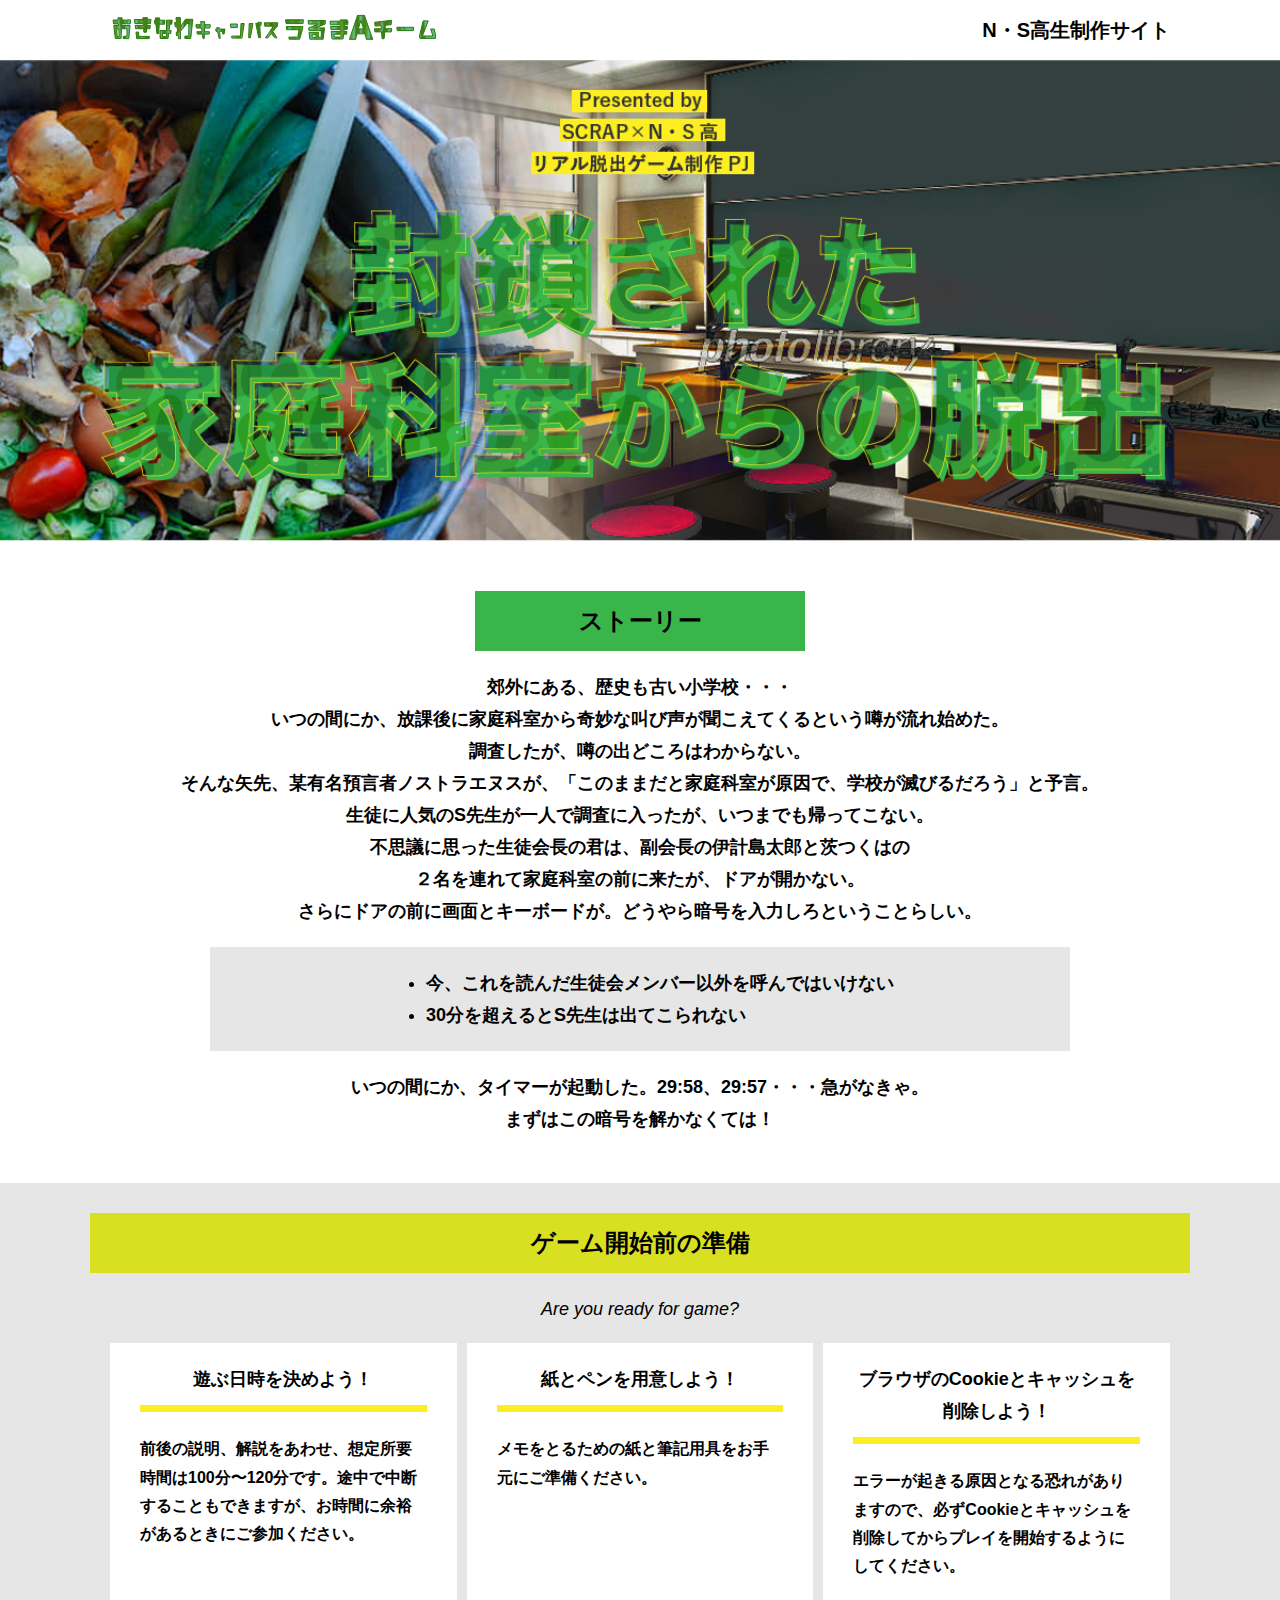
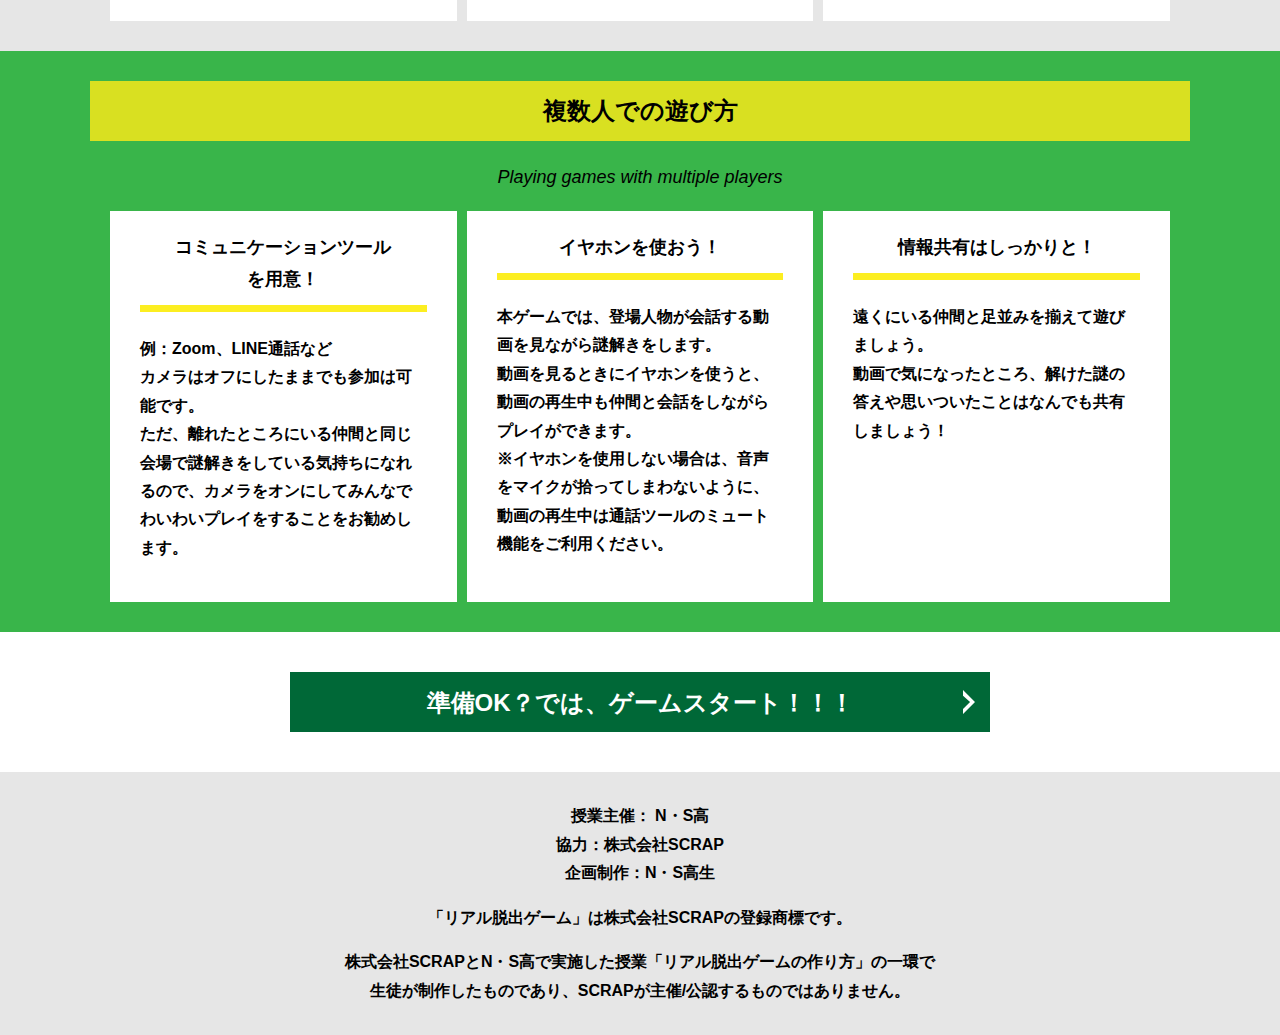
==== index.html @ 99082b04 "Add files via upload" ====
<!DOCTYPE html>
<html lang="ja">
<head>
  <meta charset="UTF-8">
  <meta http-equiv="X-UA-Compatible" content="IE=edge">
  <meta name="viewport" content="width=device-width, initial-scale=1.0">
  <title>封鎖された家庭科室からの脱出 │ Project N</title>
  <link rel="stylesheet" href="assets/css/normalize.css">
  <link rel="stylesheet" href="assets/css/style.css">
</head>
<body>
  <svg width="0" height="0" class="hidden">
    <symbol xmlns="http://www.w3.org/2000/svg" viewBox="0 0 12.47 24.94" id="arrow" class="arrow_svg">
      <title>arrow</title>
      <polygon points="0 24.94 0 19.66 7.35 12.47 0 5.92 0 0 12.47 12.47 0 24.94"/>
    </symbol>
  </svg>
  <header class="header">
    <div class="container">
      <div class="header__logo"><img src="assets/images/logo.svg" alt="チームロゴ"></div>
      <div class="header__name">N・S高生制作サイト</div>
    </div>
  </header>
  <main class="main index-page">
    <!-- タイトルエリア　ここから -->
    <h1 class="main-title"><img src="assets/images/top-image.png" alt="Presented by SCRAP×N・S高リアル脱出ゲーム制作PJ 封鎖された家庭科室からの脱出"></h1>
    <!-- タイトルエリア　ここまで -->
    <section class="section section--story">
      <div class="container">
        <h2 class="section-title section-title--keycolor section-title--story">ストーリー</h2>
        <div class="story">
          <p class="text-center">郊外にある、歴史も古い小学校・・・<br>
            いつの間にか、放課後に家庭科室から奇妙な叫び声が聞こえてくるという噂が流れ始めた。<br>
            調査したが、噂の出どころはわからない。<br>
            そんな矢先、某有名預言者ノストラエヌスが、「このままだと家庭科室が原因で、学校が滅びるだろう」と予言。<br>
            生徒に人気のS先生が一人で調査に入ったが、いつまでも帰ってこない。<br>
            不思議に思った生徒会長の君は、副会長の伊計島太郎と茨つくはの<br>
            ２名を連れて家庭科室の前に来たが、ドアが開かない。<br>
            さらにドアの前に画面とキーボードが。どうやら暗号を入力しろということらしい。</p>
          <div class="story__note__outer bg-color--gray">
            <ul class="story__note">
              <li>今、これを読んだ生徒会メンバー以外を呼んではいけない</li>
              <li>30分を超えるとS先生は出てこられない</li>
            </ul>
          </div>
          <p class="text-center">いつの間にか、タイマーが起動した。29:58、29:57・・・急がなきゃ。<br>
            まずはこの暗号を解かなくては！</p>
        </div>
      </div>
    </section>
    <section class="section bg-color--gray">
      <div class="container">
        <h2 class="section-title">ゲーム開始前の準備</h2>
        <p class="font-eng text-center">Are you ready for game?</p>
        <!--
          class名"row"内のclass名"column"が横並びになります。
          改行する場合は以下のように追加してください。
          <div class="row">
            <div class="column">
              ～ 内容 ～
            </div>
          </div>
        -->
        <div class="row">
          <div class="column">
            <div class="card">
              <h3 class="card__title">遊ぶ日時を決めよう！</h3>
              <p class="card__content">前後の説明、解説をあわせ、想定所要時間は100分〜120分です。途中で中断することもできますが、お時間に余裕があるときにご参加ください。</p>
            </div>
          </div>
          <div class="column">
            <div class="card">
              <h3 class="card__title">紙とペンを用意しよう！</h3>
              <p class="card__content">メモをとるための紙と筆記用具をお手元にご準備ください。</p>
            </div>
          </div>
          <div class="column">
            <div class="card">
              <h3 class="card__title">ブラウザのCookieとキャッシュを<br>削除しよう！</h3>
              <p class="card__content">エラーが起きる原因となる恐れがありますので、必ずCookieとキャッシュを削除してからプレイを開始するようにしてください。</p>
            </div>
          </div>
        </div>
      </div>
    </section>
    <section class="section bg-color--keycolor">
      <div class="container">
        <h2 class="section-title">複数人での遊び方</h2>
        <p class="font-eng text-center">Playing games with multiple players</p>
        <div class="row">
          <div class="column">
            <div class="card">
              <h3 class="card__title">コミュニケーションツール<br>を用意！</h3>
              <p class="card__content">例：Zoom、LINE通話など<br>
                カメラはオフにしたままでも参加は可能です。<br>
                ただ、離れたところにいる仲間と同じ会場で謎解きをしている気持ちになれるので、カメラをオンにしてみんなでわいわいプレイをすることをお勧めします。</p>
            </div>
          </div>
          <div class="column">
            <div class="card">
              <h3 class="card__title">イヤホンを使おう！</h3>
              <p class="card__content">本ゲームでは、登場人物が会話する動画を見ながら謎解きをします。<br>
                動画を見るときにイヤホンを使うと、動画の再生中も仲間と会話をしながらプレイができます。<br>
                ※イヤホンを使用しない場合は、音声をマイクが拾ってしまわないように、動画の再生中は通話ツールのミュート機能をご利用ください。</p>
            </div>
          </div>
          <div class="column">
            <div class="card">
              <h3 class="card__title">情報共有はしっかりと！</h3>
              <p class="card__content">遠くにいる仲間と足並みを揃えて遊びましょう。<br>
                動画で気になったところ、解けた謎の答えや思いついたことはなんでも共有しましょう！</p>
            </div>
          </div>
        </div>
      </div>
    </section>
    <section class="section">
      <div class="container">
        <a class="btn" href="main.html">準備OK？では、ゲームスタート！！！<svg class="btn__arrow"><use xlink:href="#arrow"></use></svg></a>
      </div>
    </section>
  </main>
  <footer class="footer section bg-color--gray">
    <div class="container">
      <p class="text-center">授業主催： N・S高<br>協力：株式会社SCRAP<br>企画制作：N・S高生</p>
      <p class="text-center">「リアル脱出ゲーム」は株式会社SCRAPの登録商標です。</p>
      <p class="text-center">株式会社SCRAPとN・S高で実施した授業「リアル脱出ゲームの作り方」の一環で<br>生徒が制作したものであり、SCRAPが主催/公認するものではありません。</p>
    </div>
  </footer>
</body>
</html>
---- assets/css/style.css ----
@charset "UTF-8";
/****************************
 * 共通CSSのテンプレートです。
*****************************/
*,
*::before,
*::after {
  -webkit-box-sizing: border-box;
          box-sizing: border-box;
}

html {
  font-size: 18px;
  -webkit-box-sizing: border-box;
          box-sizing: border-box;
}

body {
  overflow-x: hidden;
  font-family: "游ゴシック体", "Yu Gothic", YuGothic, "ヒラギノ角ゴ Pro", "Hiragino Kaku Gothic Pro", "メイリオ", "Meiryo", sans-serif;
  font-size: 18px;
  line-height: 1.77778;
  font-weight: bold;
  text-decoration: none;
  border: none;
  list-style: none;
  color: #000;
  margin: 0;
}

img {
  width: 100%;
}

figure {
  margin: 0;
}

figcaption {
  margin-top: 30px;
  font-size: 14px;
}

@media screen and (max-width: 767px) {
  figcaption {
    font-size: 13px;
  }
}

input[type=text] {
  font-size: 18px;
  border: none;
  padding: 25px 35px;
  display: block;
  margin: 0 auto;
  max-width: 580px;
  width: 100%;
}

::-webkit-input-placeholder {
  color: #999;
}

:-ms-input-placeholder {
  color: #999;
}

::-ms-input-placeholder {
  color: #999;
}

::placeholder {
  color: #999;
}

button {
  cursor: pointer;
  display: block;
  border: none;
  margin: 0 auto;
  background-color: #006837;
  color: #fff;
  width: 287px;
  height: 55px;
}

/*******************
* Layout
*******************/
.section {
  padding-top: 30px;
  padding-bottom: 30px;
}

.section--clear {
  /* ステージクリア画面 */
  position: fixed;
  display: none;
  /* 読み込み時に一瞬表示されるのを防ぐ */
  -webkit-box-pack: center;
      -ms-flex-pack: center;
          justify-content: center;
  -webkit-box-align: center;
      -ms-flex-align: center;
          align-items: center;
  top: 0;
  bottom: 0;
  left: 0;
  right: 0;
  z-index: 200;
}

.section--clear.isClear {
  display: -webkit-box;
  display: -ms-flexbox;
  display: flex;
}

.container {
  width: 1100px;
  padding-left: 20px;
  padding-right: 20px;
  margin: 0 auto;
}

@media screen and (max-width: 1100px) {
  .container {
    width: calc(100% - 40px);
  }
}

.row {
  display: -webkit-box;
  display: -ms-flexbox;
  display: flex;
  -ms-flex-line-pack: stretch;
      align-content: stretch;
  gap: 10px;
}

.row + .row {
  margin-top: 20px;
}

.column {
  width: 100%;
}

.card {
  background-color: #fff;
  margin-bottom: 20px;
  height: 100%;
}

.card__title {
  font-size: 18px;
  text-align: center;
  margin: 0;
  padding: 20px 30px;
  position: relative;
  cursor: pointer;
}

.card__content {
  -webkit-transition: all 0.3s;
  transition: all 0.3s;
  font-size: 16px;
  padding: 20px 30px;
  margin: 0;
  position: relative;
}

.card__content::before {
  display: block;
  content: '';
  width: calc(100% - 60px);
  height: 7px;
  background-color: #fcee21;
  position: absolute;
  top: -10px;
  left: 30px;
}

.hint-page .card {
  height: auto;
}

.hint-page .card__content {
  display: none;
  text-align: center;
}

.hint-page .card__arrow {
  position: absolute;
  top: calc(50% - 12px);
  right: 45px;
  -webkit-transform: rotate(90deg);
          transform: rotate(90deg);
  -webkit-transition: all 0.3s;
  transition: all 0.3s;
  fill: #009245;
  width: 12px;
  height: 24px;
}

.hint-page .card.is-open .card__content {
  display: block;
}

.hint-page .card.is-open .card__arrow {
  -webkit-transform: rotate(-90deg);
          transform: rotate(-90deg);
}

.box {
  padding: 35px 30px;
}

.youtube {
  position: relative;
  width: 100%;
  padding-top: 56.25%;
}

.youtube iframe {
  position: absolute;
  top: 0;
  left: 0;
  width: 100%;
  height: 100%;
}

.youtube__container {
  max-width: 800px;
  margin: 0 auto;
}

/*********************
* Color
*********************/
.bg-color--keycolor {
  background-color: #39b54a;
}

.bg-color--subcolor {
  background-color: #d9e021;
}

.bg-color--gray {
  background-color: #e6e6e6;
}

/*********************
* title
**********************/
.main-title {
  margin: 0;
}

.sub-title {
  text-align: center;
  font-size: 18px;
  line-height: 1.66667;
}

.sub-title__bg {
  background-color: #fcee21;
  padding-left: 1rem;
  padding-right: 1rem;
}

.section-title {
  font-size: 24px;
  line-height: 1.75;
  text-align: center;
  padding: 9px 20px;
  background-color: #d9e021;
  margin: 0 -20px 20px -20px;
}

.section-title__stage {
  display: inline-block;
  margin-right: 2rem;
}

.section-title--keycolorlight {
  background-color: #8cc63f;
}

.section-title--keycolorlight .section-title__stage {
  color: #fff;
}

.section-title--keycolor {
  background-color: #39b54a;
}

.section-title--story {
  width: 330px;
  margin: 0 auto 20px;
}

.section-title--border {
  position: relative;
  font-size: 30px;
  text-align: center;
  line-height: 1.06667;
  margin: 0;
  padding-bottom: 15px;
  color: #006837;
}

.section-title--border::after {
  position: absolute;
  bottom: 0;
  left: calc(50% - 95px);
  display: block;
  content: '';
  background-color: #fff;
  height: 2.6px;
  width: 190px;
}

/******************
* text
******************/
.font-eng {
  font-style: italic;
  font-weight: normal;
}

/*************************
* Button
*************************/
.btn {
  display: block;
  text-decoration: none;
  cursor: pointer;
  background-color: #006837;
  color: #fff;
  font-size: 24px;
  line-height: 1.54167;
  text-align: center;
  padding: 11.5px;
  width: calc(100% - 40px);
  max-width: 700px;
  margin: 10px auto;
  position: relative;
}

.btn:hover {
  opacity: 0.7;
}

.btn__arrow {
  position: absolute;
  top: calc(50% - 12px);
  right: 15px;
  fill: #fff;
  width: 12px;
  height: 24px;
}

/****************
* header
*****************/
.header {
  background-color: #fff;
  height: 60px;
}

.header .container {
  display: -webkit-box;
  display: -ms-flexbox;
  display: flex;
  -webkit-box-pack: justify;
      -ms-flex-pack: justify;
          justify-content: space-between;
  -webkit-box-align: center;
      -ms-flex-align: center;
          align-items: center;
  height: 100%;
}

.header__logo {
  width: 330px;
  height: 42px;
}

.header__name {
  font-size: 20px;
  line-height: 1.1;
}

.footer {
  font-size: 16px;
}

.footer p:first-child {
  margin-top: 0;
}

.footer p:last-child {
  margin-bottom: 0;
}

/********************
* main
********************/
.story__note {
  margin: 0;
}

.story__note__outer {
  width: 860px;
  display: -webkit-box;
  display: -ms-flexbox;
  display: flex;
  padding: 20px;
  margin: 20px auto;
  -webkit-box-pack: center;
      -ms-flex-pack: center;
          justify-content: center;
}

@media screen and (max-width: 940px) {
  .story__note__outer {
    width: 100%;
  }
}

.stage-column__container + .stage-column__container {
  border-top: 2px solid #fff;
}

.answer {
  font-size: 18px;
  margin-bottom: 20px;
  line-height: 80px;
  word-spacing: 20px;
}

.err-message {
  color: #c1272d;
  font-size: 18px;
  text-align: center;
}

.link-hint {
  text-align: center;
  display: block;
  margin-top: 20px;
}

.clear-message {
  background-color: #d9e021;
  padding: 30px 30px 60px;
  position: relative;
}

.clear-message__title {
  position: relative;
  display: block;
  text-align: center;
  color: #006837;
  font-size: 30px;
  padding-bottom: 10px;
  margin-bottom: 35px;
}

.clear-message__title::after {
  content: '';
  position: absolute;
  display: block;
  width: 183px;
  height: 2px;
  background-color: #fff;
  bottom: 0;
  left: calc(50% - (183px/2));
}

.clear-message__content {
  text-align: center;
}

.clear-message__btn {
  position: absolute;
  bottom: -30px;
  left: calc(50% - 144px);
  width: 288px;
  margin: 0;
}

/********************
* Utility
********************/
.text-center {
  text-align: center;
}

.text-left {
  text-align: left;
}

.text-right {
  text-align: right;
}

.hidden {
  display: none;
}
/*# sourceMappingURL=style.css.map */
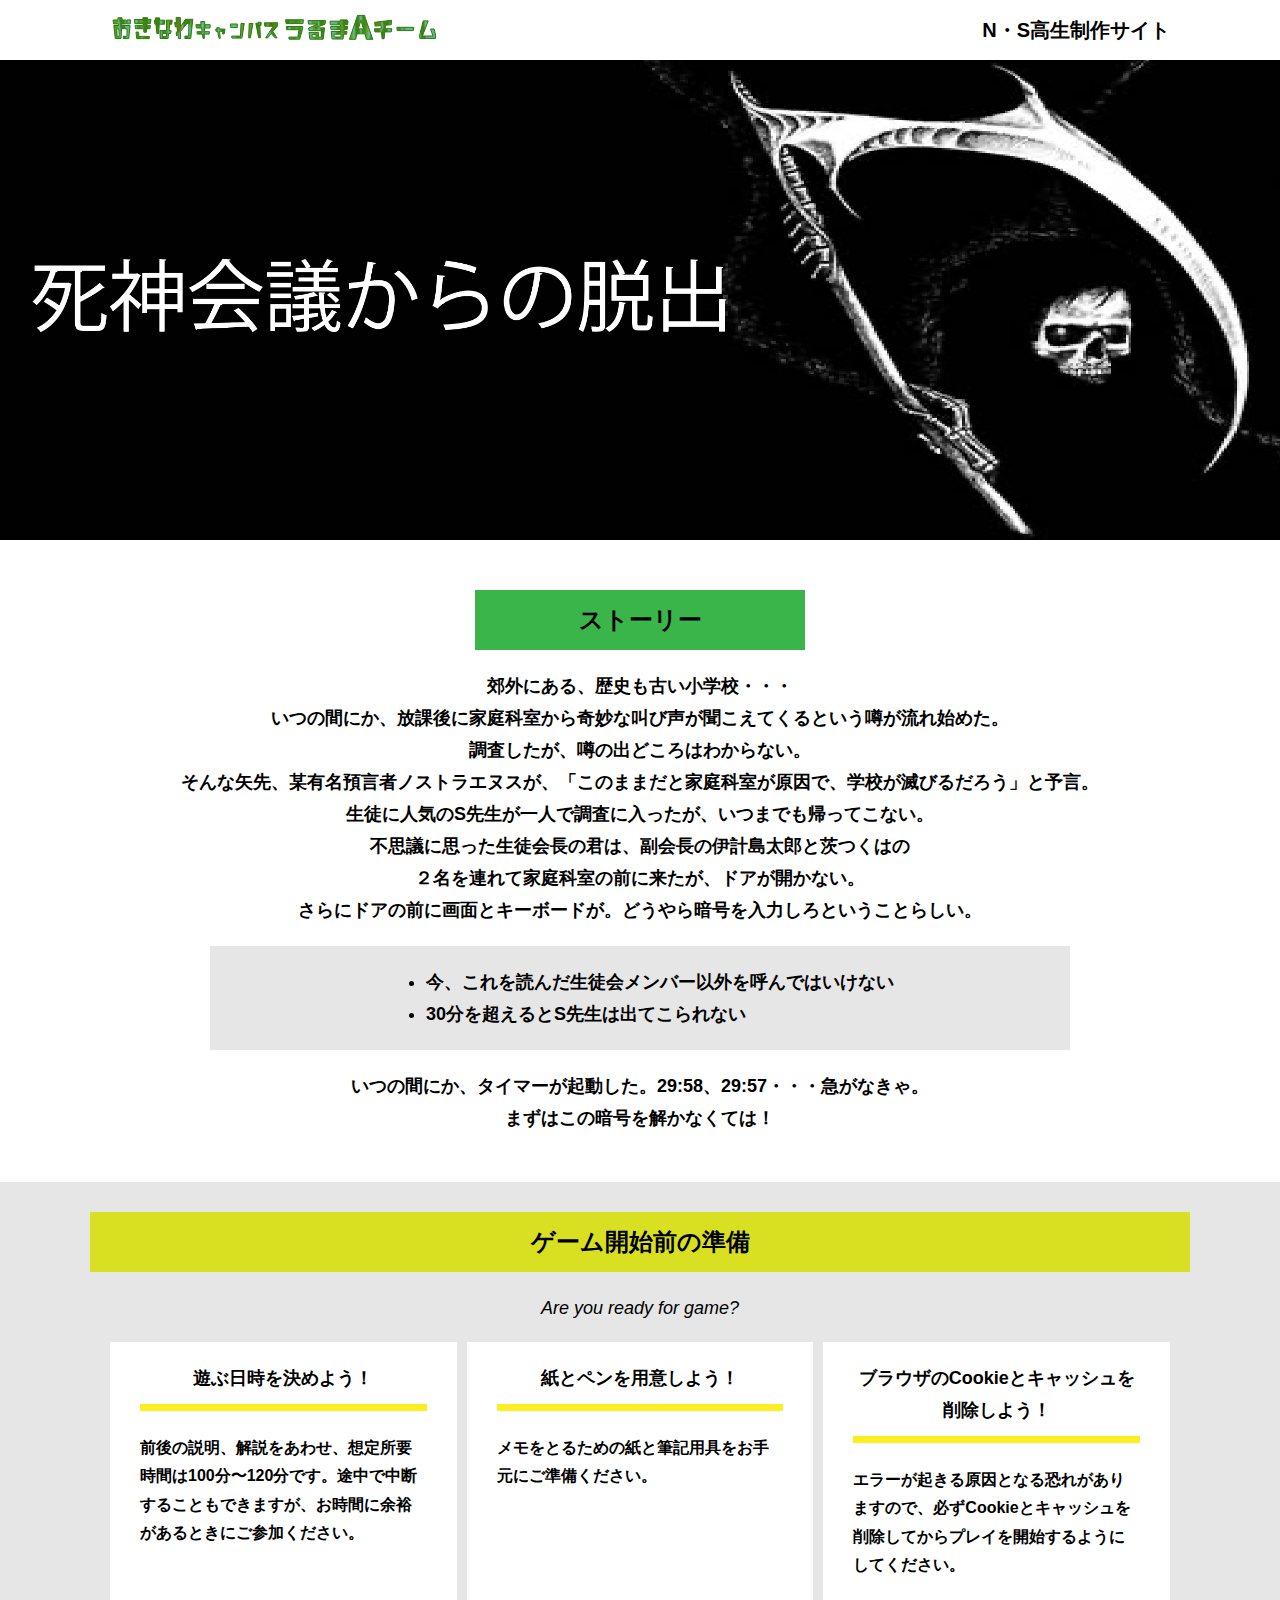
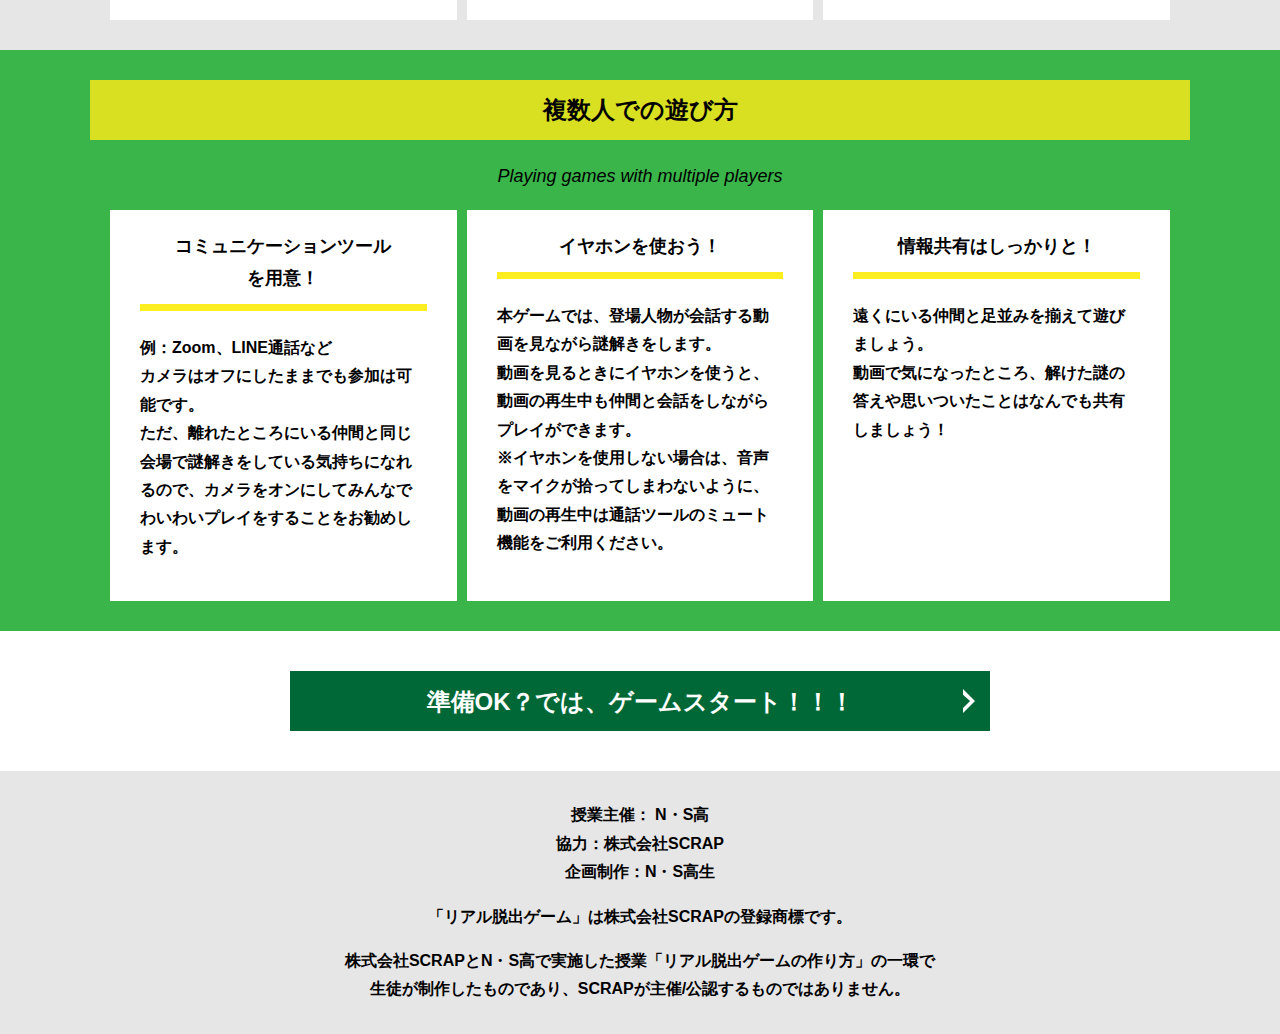
==== commit 7fb16794: "Update index.html" ====
--- a/index.html
+++ b/index.html
@@ -23,7 +23,7 @@
   </header>
   <main class="main index-page">
     <!-- タイトルエリア　ここから -->
-    <h1 class="main-title"><img src="assets/images/top-image.png" alt="Presented by SCRAP×N・S高リアル脱出ゲーム制作PJ 封鎖された家庭科室からの脱出"></h1>
+    <h1 class="main-title"><img src="assets/images/sinigami.nazotokki.png" alt="Presented by SCRAP×N・S高リアル脱出ゲーム制作PJ 死神会議からの脱出"></h1>
     <!-- タイトルエリア　ここまで -->
     <section class="section section--story">
       <div class="container">
@@ -128,4 +128,4 @@
     </div>
   </footer>
 </body>
-</html>+</html>
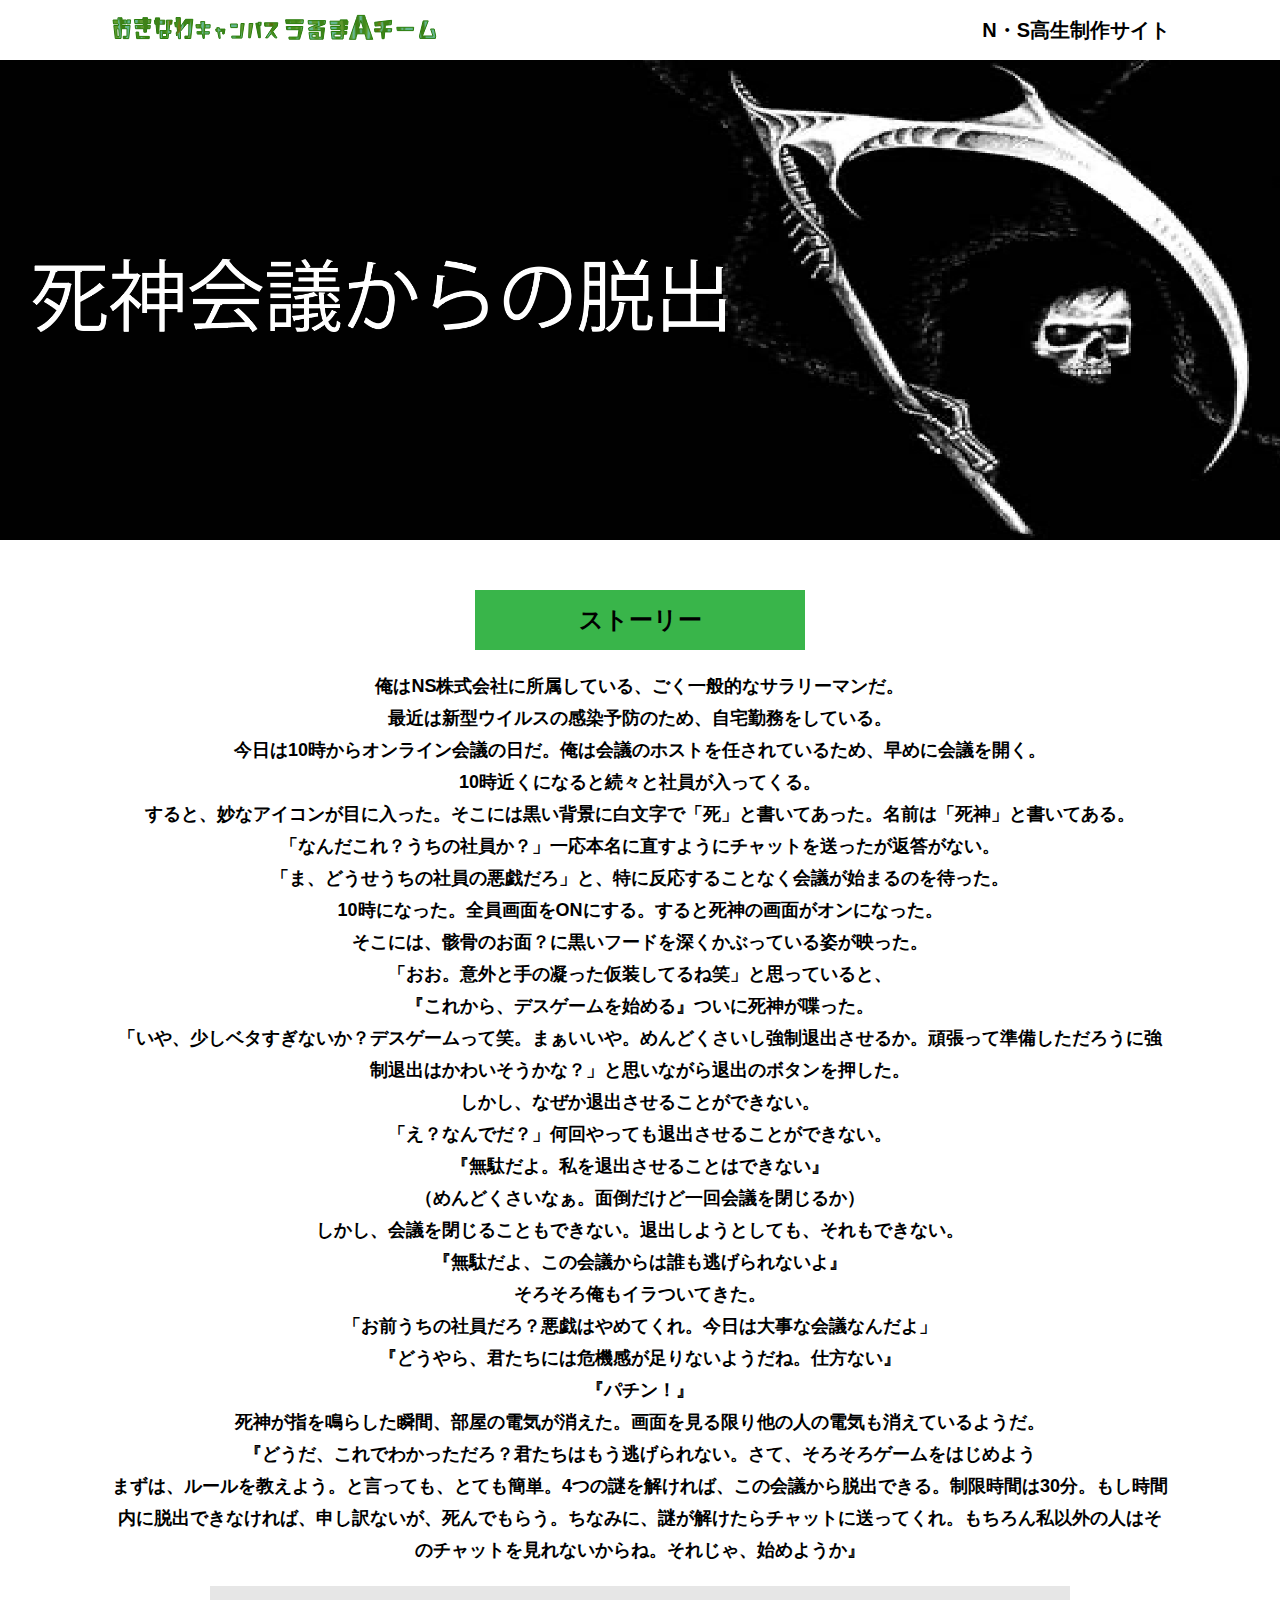
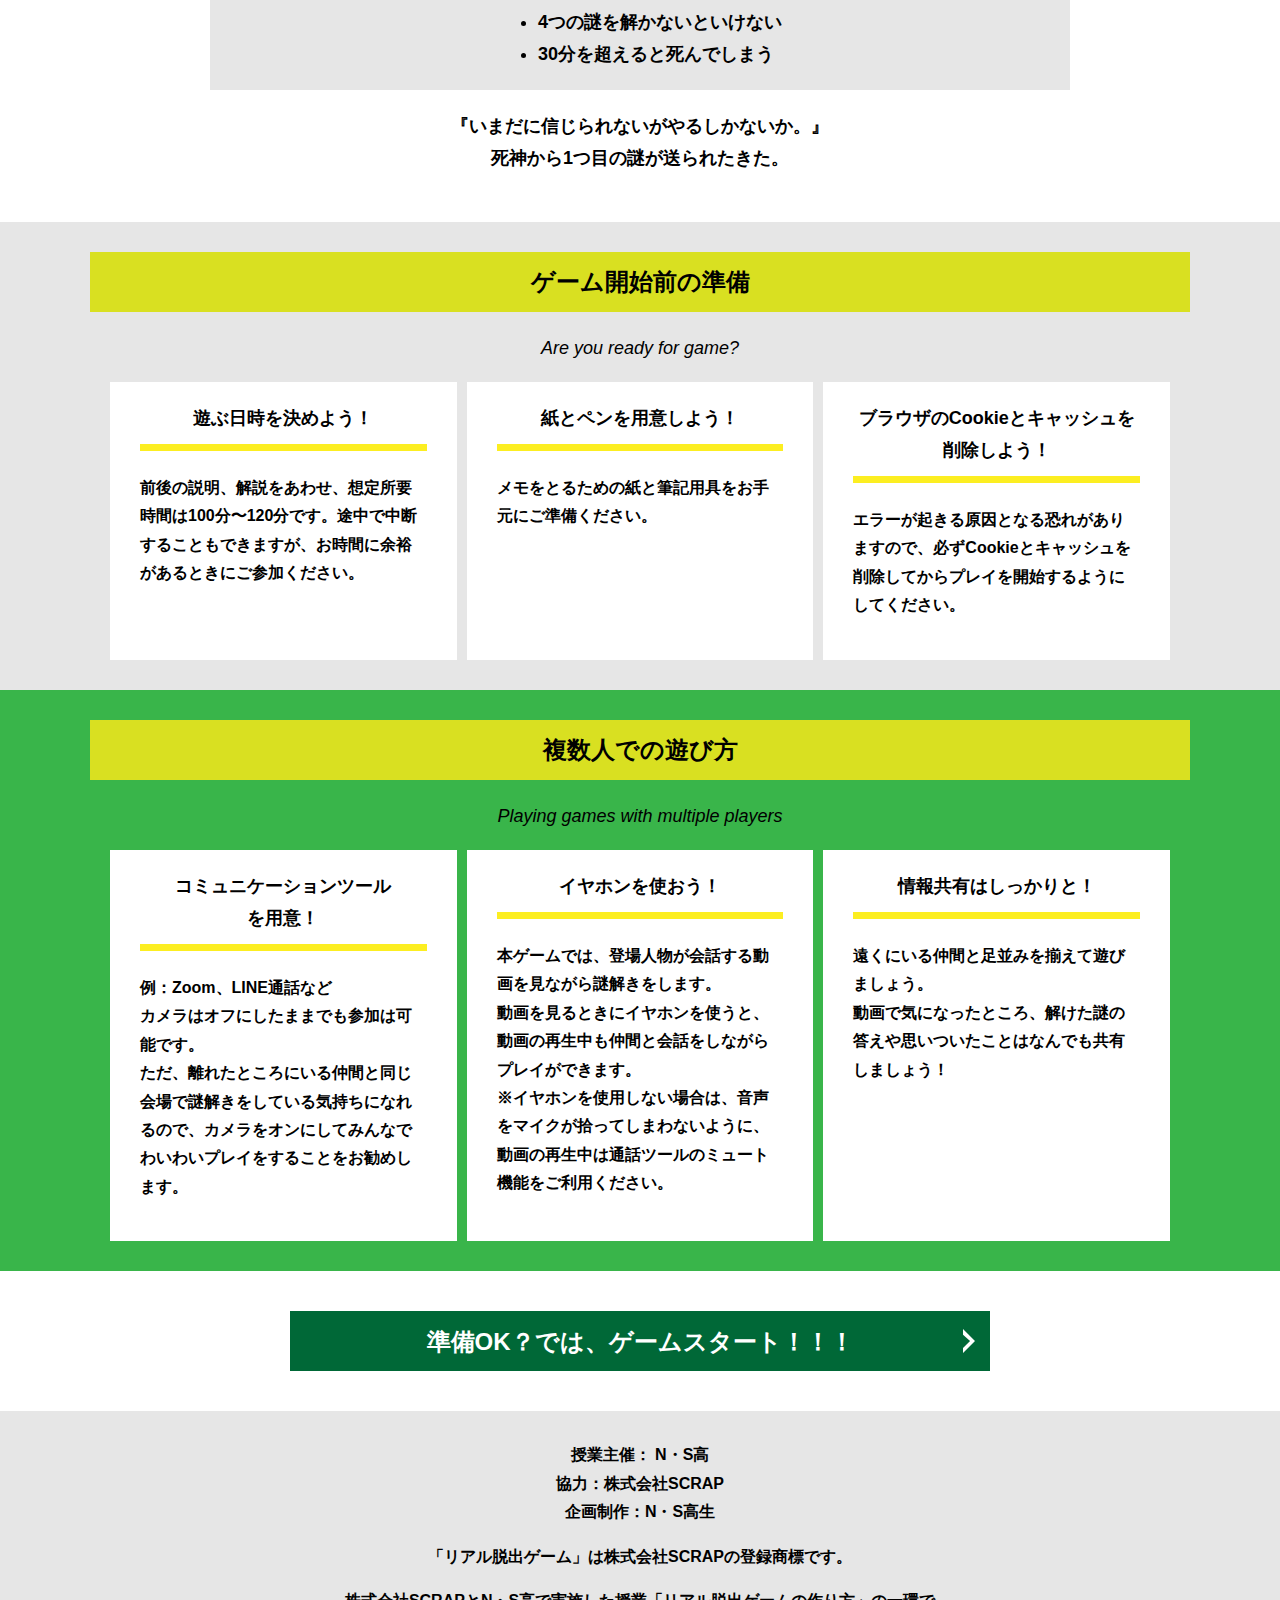
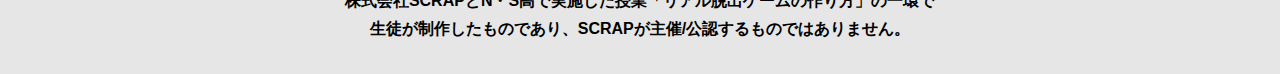
==== commit 389582ac: "Update index.html" ====
--- a/index.html
+++ b/index.html
@@ -4,7 +4,7 @@
   <meta charset="UTF-8">
   <meta http-equiv="X-UA-Compatible" content="IE=edge">
   <meta name="viewport" content="width=device-width, initial-scale=1.0">
-  <title>封鎖された家庭科室からの脱出 │ Project N</title>
+  <title>死神会議からの脱出 │ Project N</title>
   <link rel="stylesheet" href="assets/css/normalize.css">
   <link rel="stylesheet" href="assets/css/style.css">
 </head>
@@ -29,22 +29,39 @@
       <div class="container">
         <h2 class="section-title section-title--keycolor section-title--story">ストーリー</h2>
         <div class="story">
-          <p class="text-center">郊外にある、歴史も古い小学校・・・<br>
-            いつの間にか、放課後に家庭科室から奇妙な叫び声が聞こえてくるという噂が流れ始めた。<br>
-            調査したが、噂の出どころはわからない。<br>
-            そんな矢先、某有名預言者ノストラエヌスが、「このままだと家庭科室が原因で、学校が滅びるだろう」と予言。<br>
-            生徒に人気のS先生が一人で調査に入ったが、いつまでも帰ってこない。<br>
-            不思議に思った生徒会長の君は、副会長の伊計島太郎と茨つくはの<br>
-            ２名を連れて家庭科室の前に来たが、ドアが開かない。<br>
-            さらにドアの前に画面とキーボードが。どうやら暗号を入力しろということらしい。</p>
+          <p class="text-center">俺はNS株式会社に所属している、ごく一般的なサラリーマンだ。<br>
+            最近は新型ウイルスの感染予防のため、自宅勤務をしている。<br>
+            今日は10時からオンライン会議の日だ。俺は会議のホストを任されているため、早めに会議を開く。<br>
+            10時近くになると続々と社員が入ってくる。<br>
+            すると、妙なアイコンが目に入った。そこには黒い背景に白文字で「死」と書いてあった。名前は「死神」と書いてある。<br>
+「なんだこれ？うちの社員か？」一応本名に直すようにチャットを送ったが返答がない。<br>
+            「ま、どうせうちの社員の悪戯だろ」と、特に反応することなく会議が始まるのを待った。<br>
+            10時になった。全員画面をONにする。すると死神の画面がオンになった。<br>
+            そこには、骸骨のお面？に黒いフードを深くかぶっている姿が映った。<br>
+            「おお。意外と手の凝った仮装してるね笑」と思っていると、<br>
+            『これから、デスゲームを始める』ついに死神が喋った。<br>
+            「いや、少しベタすぎないか？デスゲームって笑。まぁいいや。めんどくさいし強制退出させるか。頑張って準備しただろうに強制退出はかわいそうかな？」と思いながら退出のボタンを押した。<br> 
+            しかし、なぜか退出させることができない。<br>
+            「え？なんでだ？」何回やっても退出させることができない。<br>
+            『無駄だよ。私を退出させることはできない』<br>
+            （めんどくさいなぁ。面倒だけど一回会議を閉じるか）<br>
+            しかし、会議を閉じることもできない。退出しようとしても、それもできない。<br>
+            『無駄だよ、この会議からは誰も逃げられないよ』<br>
+            そろそろ俺もイラついてきた。<br>
+            「お前うちの社員だろ？悪戯はやめてくれ。今日は大事な会議なんだよ」<br>
+            『どうやら、君たちには危機感が足りないようだね。仕方ない』<br>
+            『パチン！』<br>
+            死神が指を鳴らした瞬間、部屋の電気が消えた。画面を見る限り他の人の電気も消えているようだ。<br>
+            『どうだ、これでわかっただろ？君たちはもう逃げられない。さて、そろそろゲームをはじめよう<br>
+            まずは、ルールを教えよう。と言っても、とても簡単。4つの謎を解ければ、この会議から脱出できる。制限時間は30分。もし時間内に脱出できなければ、申し訳ないが、死んでもらう。ちなみに、謎が解けたらチャットに送ってくれ。もちろん私以外の人はそのチャットを見れないからね。それじゃ、始めようか』</p>
           <div class="story__note__outer bg-color--gray">
             <ul class="story__note">
-              <li>今、これを読んだ生徒会メンバー以外を呼んではいけない</li>
-              <li>30分を超えるとS先生は出てこられない</li>
+              <li>4つの謎を解かないといけない</li>
+              <li>30分を超えると死んでしまう</li>
             </ul>
           </div>
-          <p class="text-center">いつの間にか、タイマーが起動した。29:58、29:57・・・急がなきゃ。<br>
-            まずはこの暗号を解かなくては！</p>
+          <p class="text-center">『いまだに信じられないがやるしかないか。』<br>
+            死神から1つ目の謎が送られたきた。</p>
         </div>
       </div>
     </section>
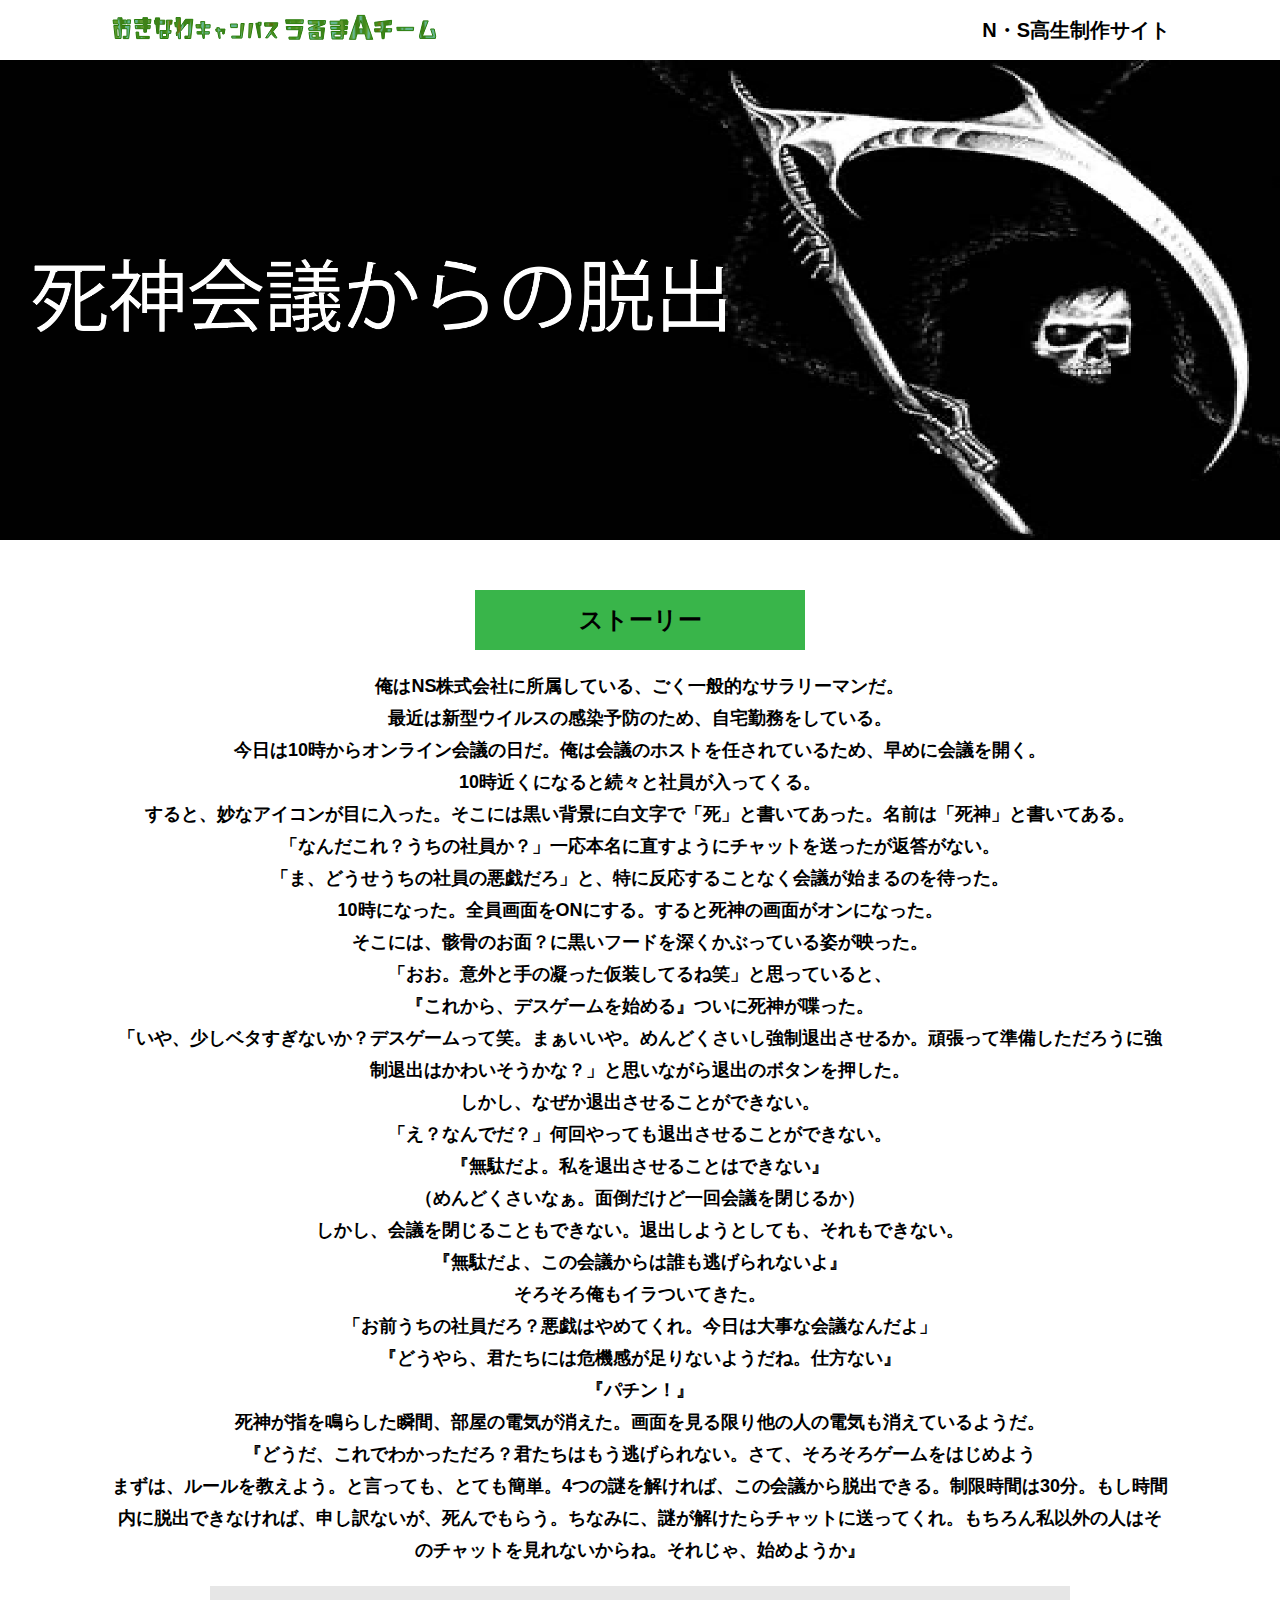
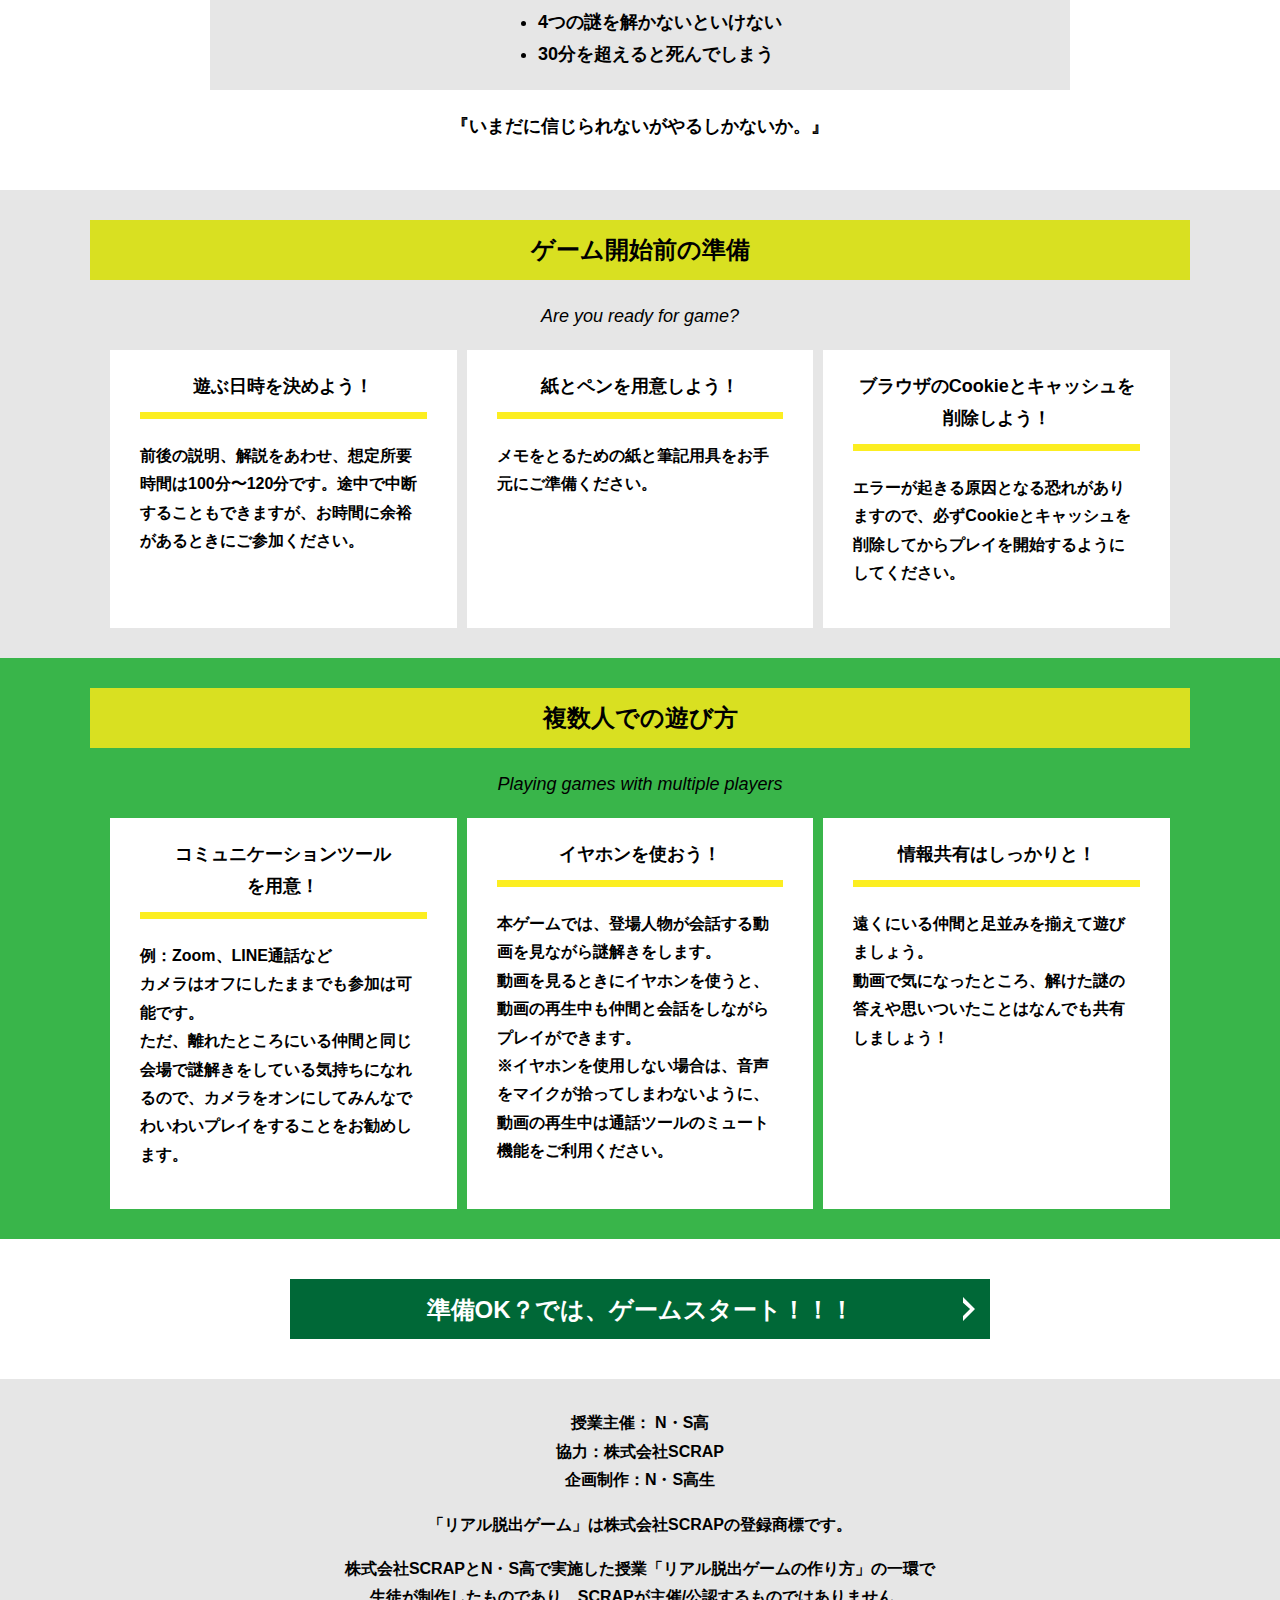
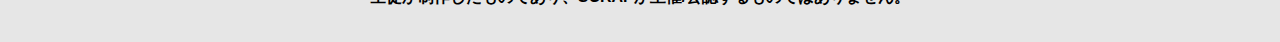
==== commit 1965e1ee: "Update index.html" ====
--- a/index.html
+++ b/index.html
@@ -60,8 +60,7 @@
               <li>30分を超えると死んでしまう</li>
             </ul>
           </div>
-          <p class="text-center">『いまだに信じられないがやるしかないか。』<br>
-            死神から1つ目の謎が送られたきた。</p>
+          <p class="text-center">『いまだに信じられないがやるしかないか。』</p>
         </div>
       </div>
     </section>
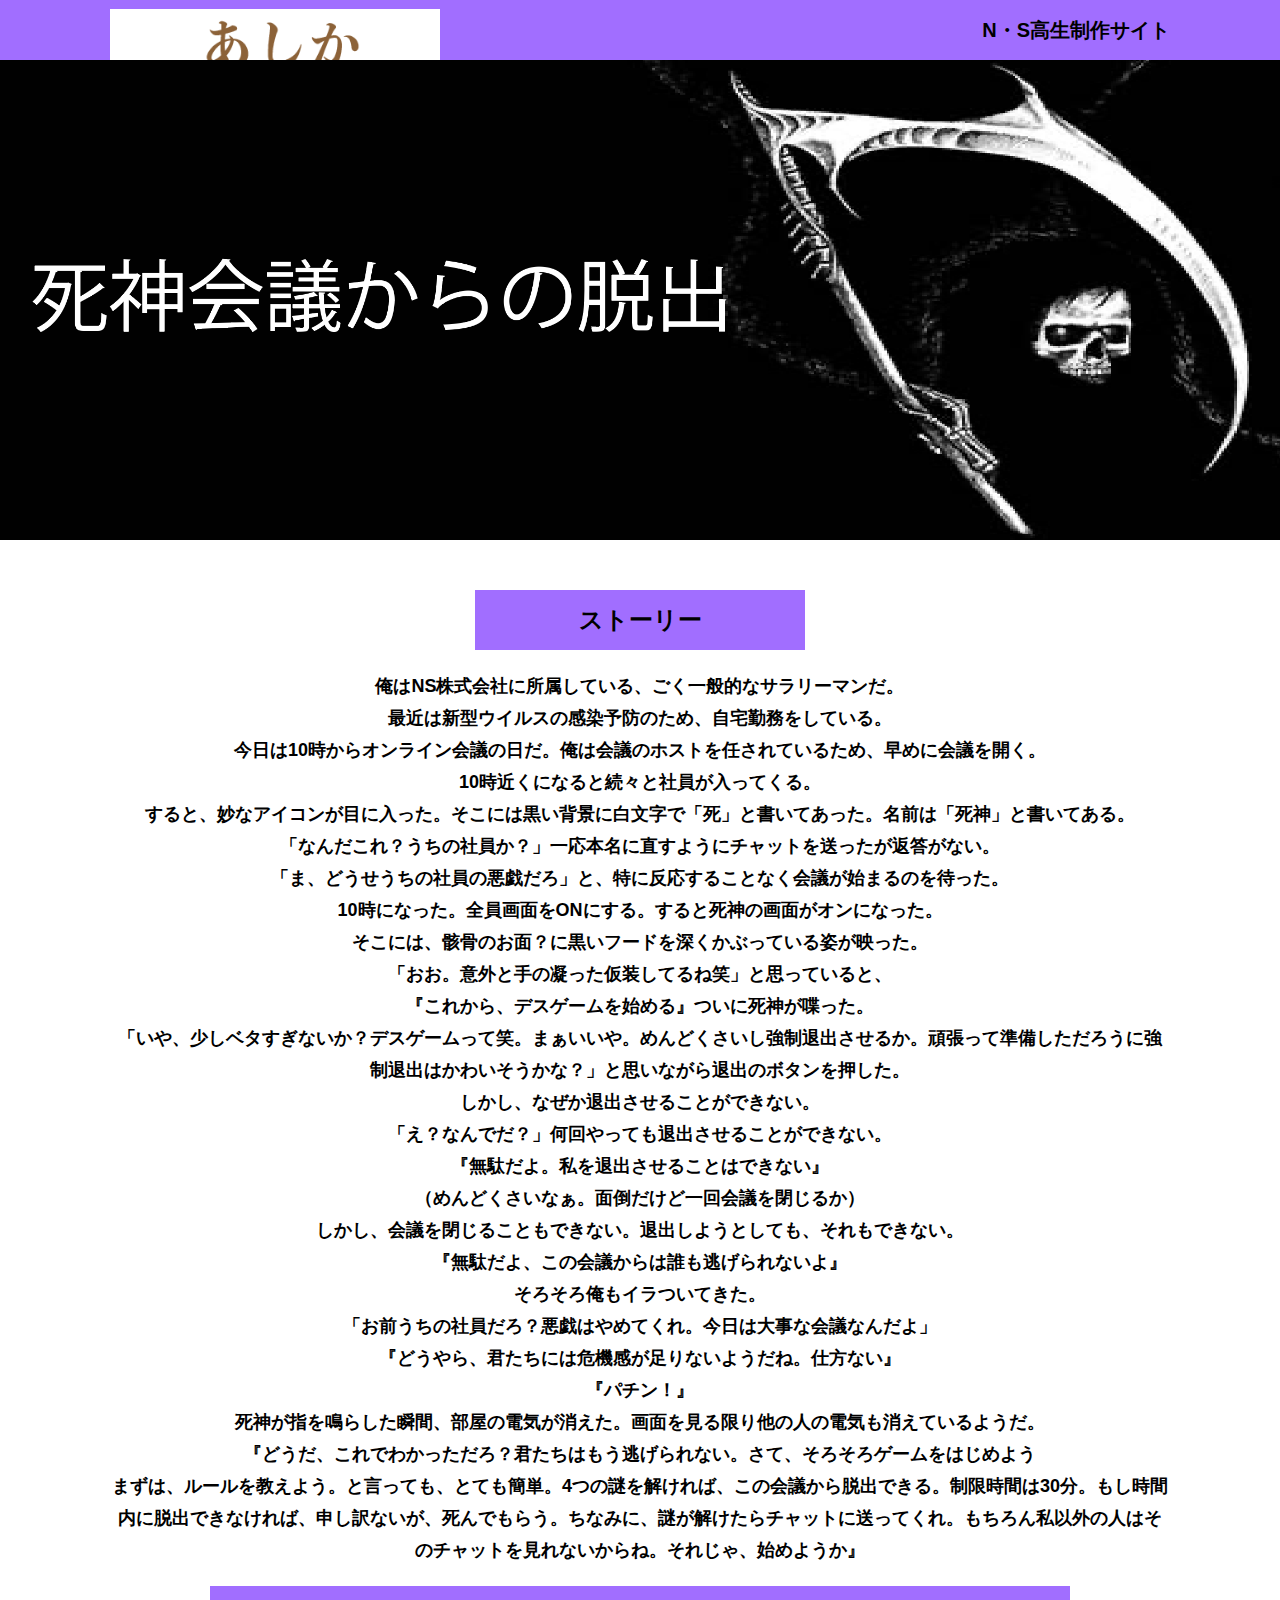
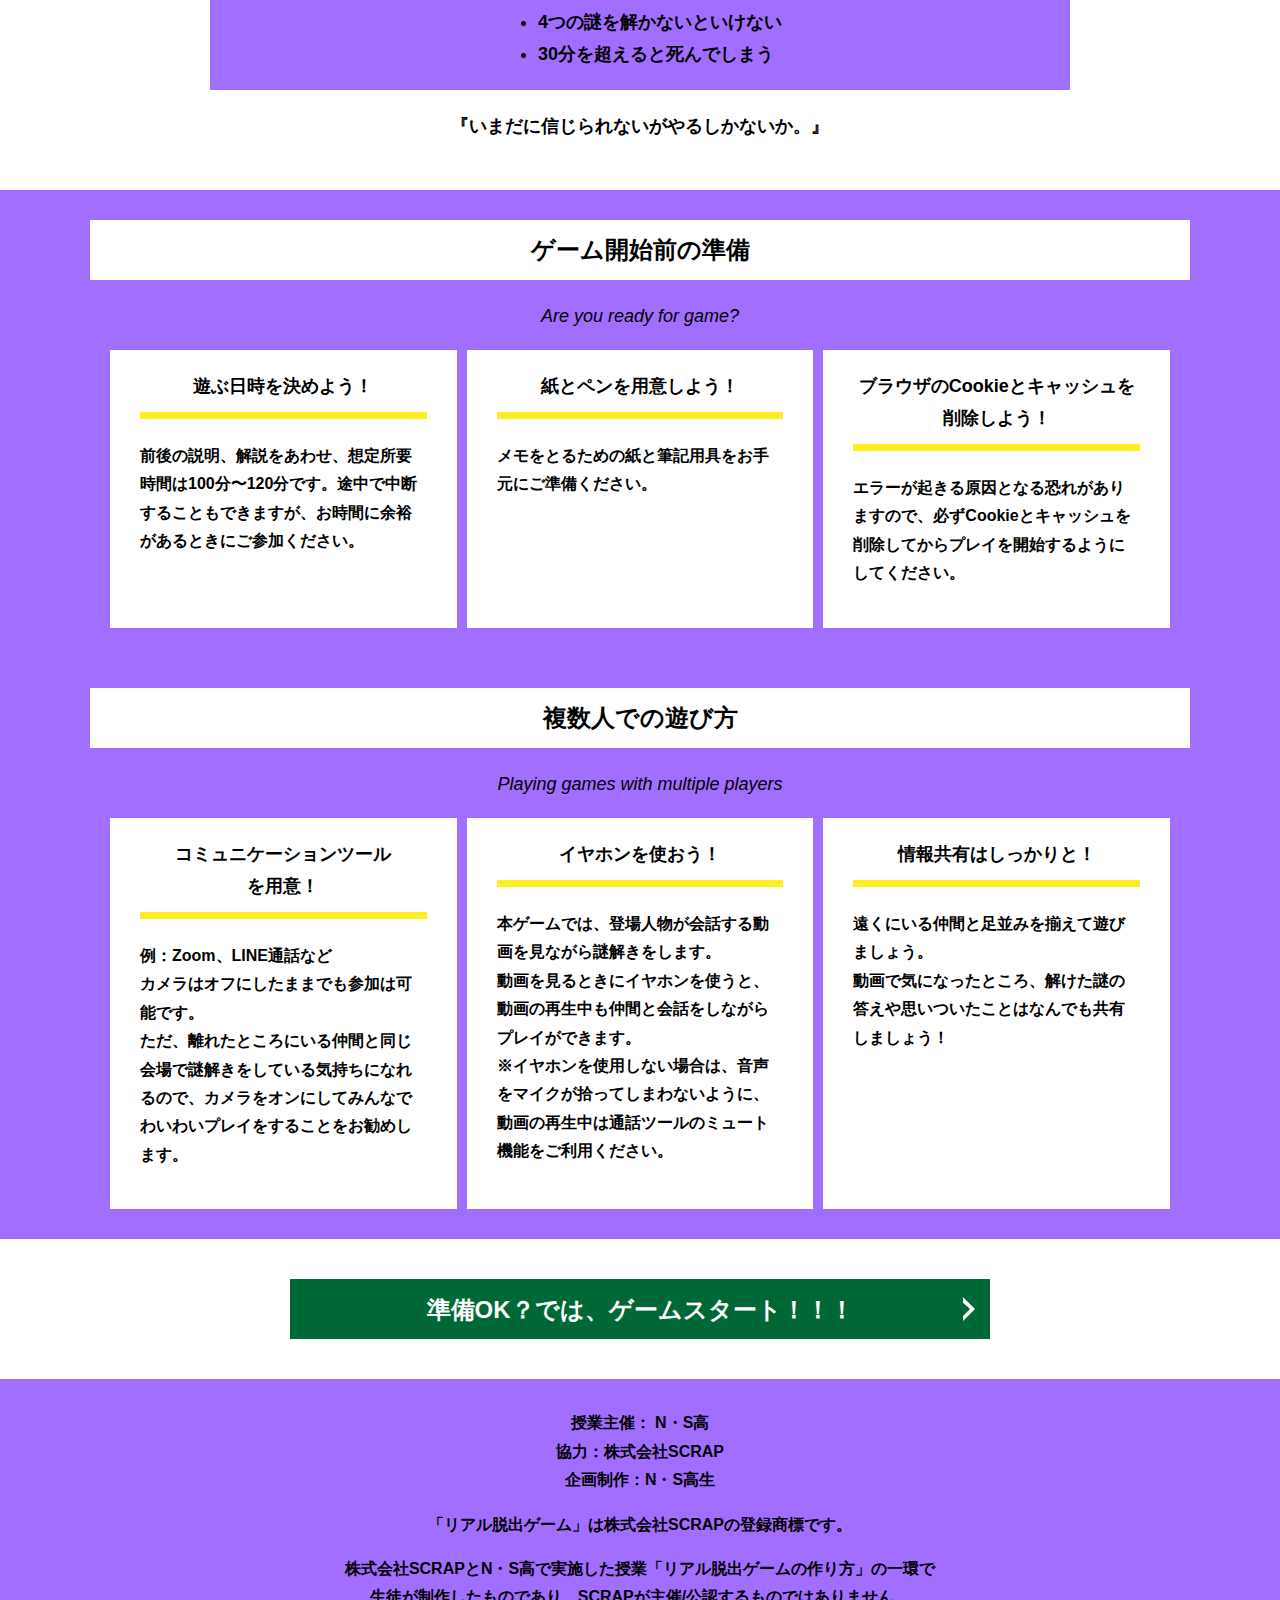
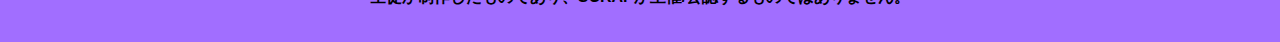
==== commit 3147bd46: "Update index.html" ====
--- a/index.html
+++ b/index.html
@@ -17,7 +17,7 @@
   </svg>
   <header class="header">
     <div class="container">
-      <div class="header__logo"><img src="assets/images/logo.svg" alt="チームロゴ"></div>
+      <div class="header__logo"><img src="assets/images/asika.logo.png" alt="チームロゴ"></div>
       <div class="header__name">N・S高生制作サイト</div>
     </div>
   </header>
--- a/assets/css/style.css
+++ b/assets/css/style.css
@@ -239,7 +239,7 @@
 * Color
 *********************/
 .bg-color--keycolor {
-  background-color: #39b54a;
+  background-color: #a16eff;
 }
 
 .bg-color--subcolor {
@@ -247,7 +247,7 @@
 }
 
 .bg-color--gray {
-  background-color: #e6e6e6;
+  background-color: #A16EFF;
 }
 
 /*********************
@@ -274,7 +274,7 @@
   line-height: 1.75;
   text-align: center;
   padding: 9px 20px;
-  background-color: #d9e021;
+  background-color: #fff;
   margin: 0 -20px 20px -20px;
 }
 
@@ -284,7 +284,7 @@
 }
 
 .section-title--keycolorlight {
-  background-color: #8cc63f;
+  background-color: #a16eff;
 }
 
 .section-title--keycolorlight .section-title__stage {
@@ -292,7 +292,7 @@
 }
 
 .section-title--keycolor {
-  background-color: #39b54a;
+  background-color: #A16EFF;
 }
 
 .section-title--story {
@@ -365,7 +365,7 @@
 * header
 *****************/
 .header {
-  background-color: #fff;
+  background-color: #A16EFF;
   height: 60px;
 }
 
@@ -509,4 +509,4 @@
 .hidden {
   display: none;
 }
-/*# sourceMappingURL=style.css.map */+/*# sourceMappingURL=style.css.map */
